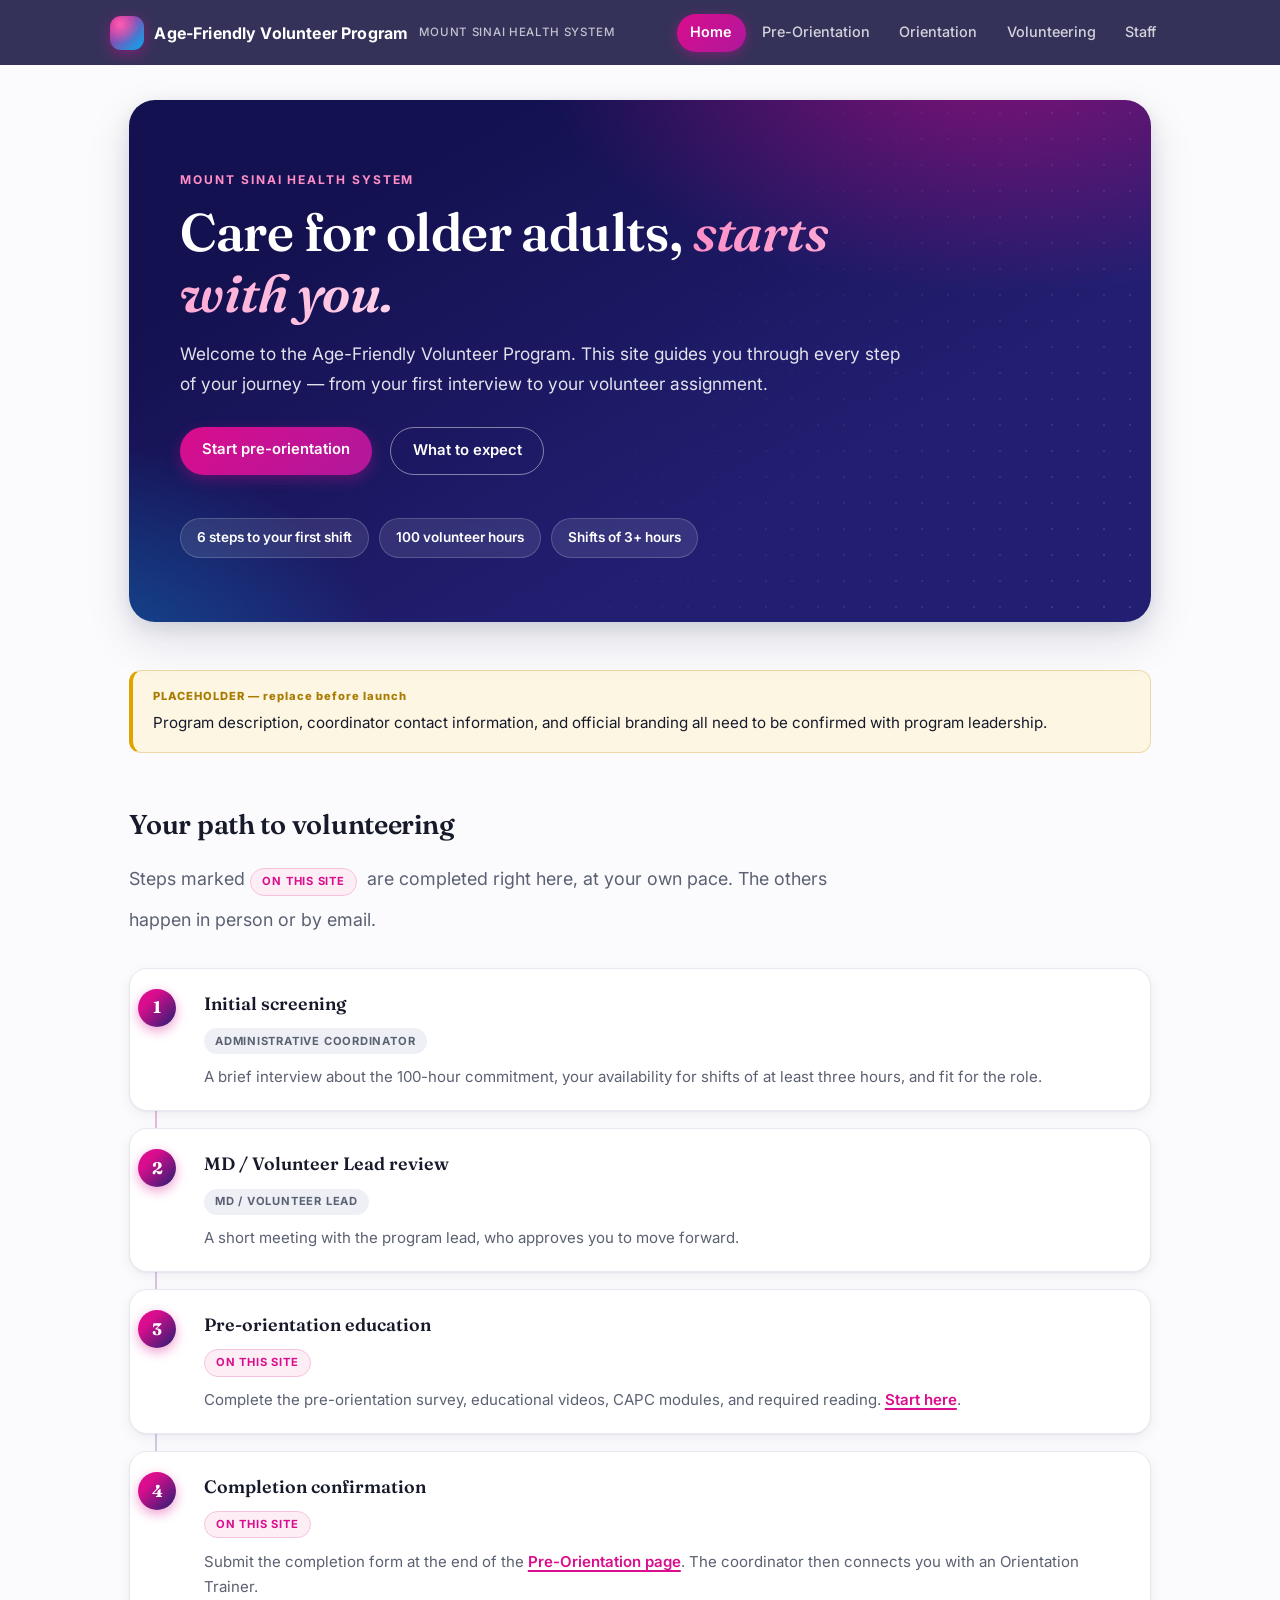
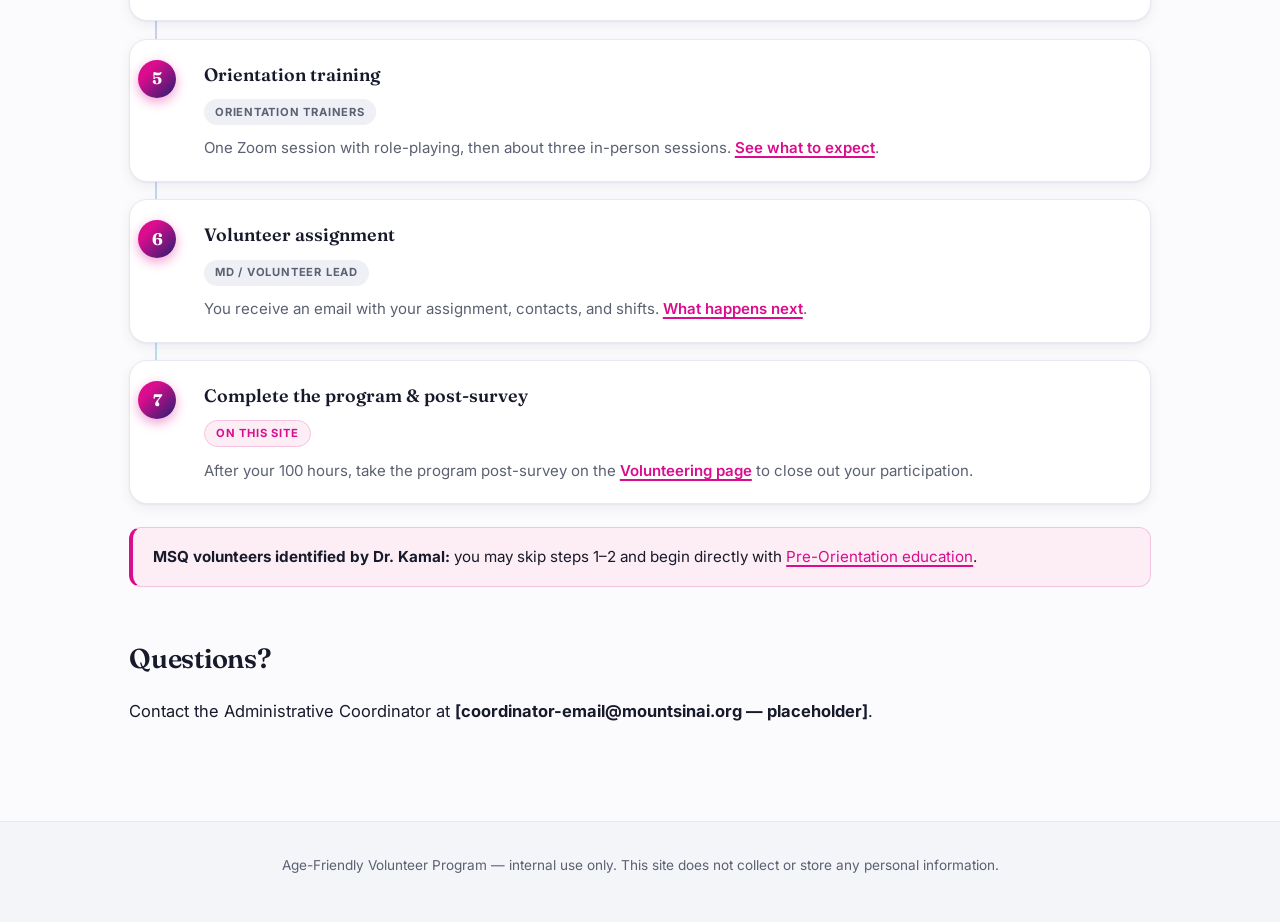
==== index.html @ acfbae61 "Initial site: onboarding hub for the Age-Friendly Volunteer Program Five-page static site mirroring " ====
<!DOCTYPE html>
<html lang="en">
<head>
  <meta charset="UTF-8">
  <meta name="viewport" content="width=device-width, initial-scale=1.0">
  <meta name="robots" content="noindex">
  <title>Age-Friendly Volunteer Program | Mount Sinai Health System</title>
  <link rel="preconnect" href="https://fonts.googleapis.com">
  <link rel="preconnect" href="https://fonts.gstatic.com" crossorigin>
  <link href="https://fonts.googleapis.com/css2?family=Fraunces:ital,opsz,wght@0,9..144,500;0,9..144,600;0,9..144,700;1,9..144,600&family=Inter:wght@400;500;600;700;800&display=swap" rel="stylesheet">
  <link rel="stylesheet" href="css/style.css">
</head>
<body>
  <header class="site-header">
    <div class="inner">
      <div class="site-title">
        Age-Friendly Volunteer Program
        <span class="sub">Mount Sinai Health System</span>
      </div>
      <nav class="site-nav">
        <a href="index.html" aria-current="page">Home</a>
        <a href="pre-orientation.html">Pre-Orientation</a>
        <a href="orientation.html">Orientation</a>
        <a href="volunteering.html">Volunteering</a>
        <a href="staff.html">Staff</a>
      </nav>
    </div>
  </header>

  <main>
    <section class="hero">
      <span class="kicker">Mount Sinai Health System</span>
      <h1>Care for older adults, <em>starts with you.</em></h1>
      <p>
        Welcome to the Age-Friendly Volunteer Program. This site guides you
        through every step of your journey — from your first interview to
        your volunteer assignment.
      </p>
      <div class="hero-actions">
        <a class="btn" href="pre-orientation.html">Start pre-orientation</a>
        <a class="btn secondary" href="orientation.html">What to expect</a>
      </div>
      <div class="hero-stats">
        <span>6 steps to your first shift</span>
        <span>100 volunteer hours</span>
        <span>Shifts of 3+ hours</span>
      </div>
    </section>

    <div class="callout todo">
      Program description, coordinator contact information, and official
      branding all need to be confirmed with program leadership.
    </div>

    <h2>Your path to volunteering</h2>
    <p class="lede">
      Steps marked <span class="tag site">On this site</span> are completed
      right here, at your own pace. The others happen in person or by email.
    </p>

    <ol class="steps">
      <li>
        <h3>Initial screening</h3>
        <span class="tag">Administrative Coordinator</span>
        <p>A brief interview about the 100-hour commitment, your availability
        for shifts of at least three hours, and fit for the role.</p>
      </li>
      <li>
        <h3>MD / Volunteer Lead review</h3>
        <span class="tag">MD / Volunteer Lead</span>
        <p>A short meeting with the program lead, who approves you to move forward.</p>
      </li>
      <li>
        <h3>Pre-orientation education</h3>
        <span class="tag site">On this site</span>
        <p>Complete the pre-orientation survey, educational videos, CAPC modules,
        and required reading. <a href="pre-orientation.html">Start here</a>.</p>
      </li>
      <li>
        <h3>Completion confirmation</h3>
        <span class="tag site">On this site</span>
        <p>Submit the completion form at the end of the
        <a href="pre-orientation.html">Pre-Orientation page</a>. The coordinator
        then connects you with an Orientation Trainer.</p>
      </li>
      <li>
        <h3>Orientation training</h3>
        <span class="tag">Orientation Trainers</span>
        <p>One Zoom session with role-playing, then about three in-person
        sessions. <a href="orientation.html">See what to expect</a>.</p>
      </li>
      <li>
        <h3>Volunteer assignment</h3>
        <span class="tag">MD / Volunteer Lead</span>
        <p>You receive an email with your assignment, contacts, and shifts.
        <a href="volunteering.html">What happens next</a>.</p>
      </li>
      <li>
        <h3>Complete the program &amp; post-survey</h3>
        <span class="tag site">On this site</span>
        <p>After your 100 hours, take the program post-survey on the
        <a href="volunteering.html">Volunteering page</a> to close out your
        participation.</p>
      </li>
    </ol>

    <div class="callout">
      <strong>MSQ volunteers identified by Dr. Kamal:</strong> you may skip
      steps 1–2 and begin directly with
      <a href="pre-orientation.html">Pre-Orientation education</a>.
    </div>

    <h2>Questions?</h2>
    <p>
      Contact the Administrative Coordinator at
      <strong>[coordinator-email@mountsinai.org — placeholder]</strong>.
    </p>
  </main>

  <footer class="site-footer">
    Age-Friendly Volunteer Program — internal use only. This site does not collect or store any personal information.
  </footer>

  <script src="js/site.js"></script>
</body>
</html>
---- css/style.css ----
/* =========================================================
   Age-Friendly Volunteer Program — design system
   Fonts: Fraunces (display) + Inter (text), loaded per-page
   ========================================================= */
:root {
  /* Colors sampled from mountsinai.org (2026-07) — confirm against official brand guide before launch */
  --brand: #d90d8d;          /* Mount Sinai magenta */
  --brand-soft: #fdeef6;
  --cyan: #00aeef;           /* Mount Sinai cyan */
  --cyan-soft: #27a9e1;
  --indigo: #221f72;         /* Mount Sinai deep blue */
  --indigo-deep: #141150;
  --ink: #171a2b;
  --ink-soft: #5b6172;
  --bg: #fbfbfd;
  --card: #ffffff;
  --line: #e7e9f0;
  --ok: #14976b;
  --radius: 18px;
  --shadow-sm: 0 1px 2px rgba(20, 17, 63, 0.05), 0 4px 14px rgba(20, 17, 63, 0.06);
  --shadow-lg: 0 6px 18px rgba(20, 17, 63, 0.10), 0 18px 46px rgba(20, 17, 63, 0.12);
  --font-display: "Fraunces", Georgia, serif;
  --font-text: "Inter", -apple-system, BlinkMacSystemFont, "Segoe UI", sans-serif;
}

* { box-sizing: border-box; }
html { scroll-behavior: smooth; }

body {
  margin: 0;
  font-family: var(--font-text);
  color: var(--ink);
  background: var(--bg);
  line-height: 1.7;
  font-size: 16.5px;
  -webkit-font-smoothing: antialiased;
}

/* ===== Header / Nav ===== */
.site-header {
  position: sticky;
  top: 0;
  z-index: 50;
  background: rgba(20, 17, 63, 0.86);
  backdrop-filter: blur(14px);
  -webkit-backdrop-filter: blur(14px);
  color: #fff;
  padding: 0.85rem 1.2rem;
  transition: box-shadow 0.25s ease;
}
.site-header.scrolled { box-shadow: 0 8px 30px rgba(10, 8, 40, 0.35); }
.site-header .inner {
  max-width: 1060px;
  margin: 0 auto;
  display: flex;
  flex-wrap: wrap;
  align-items: center;
  gap: 0.5rem 1.5rem;
}
.site-title {
  font-size: 1rem;
  font-weight: 700;
  letter-spacing: 0.01em;
  line-height: 1.25;
  display: flex;
  align-items: center;
  gap: 0.65rem;
}
.site-title::before {
  content: "";
  width: 34px;
  height: 34px;
  border-radius: 11px;
  flex-shrink: 0;
  background:
    radial-gradient(circle at 30% 25%, #ff5db1, transparent 55%),
    linear-gradient(135deg, var(--brand), var(--cyan));
  box-shadow: 0 4px 14px rgba(217, 13, 141, 0.45);
}
.site-title .sub {
  display: block;
  font-size: 0.72rem;
  font-weight: 500;
  opacity: 0.7;
  letter-spacing: 0.06em;
  text-transform: uppercase;
}
.site-nav {
  margin-left: auto;
  display: flex;
  flex-wrap: wrap;
  gap: 0.15rem;
}
.site-nav a {
  color: #fff;
  text-decoration: none;
  font-size: 0.9rem;
  font-weight: 500;
  padding: 0.42rem 0.85rem;
  border-radius: 999px;
  opacity: 0.78;
  transition: background 0.2s ease, opacity 0.2s ease;
}
.site-nav a:hover { background: rgba(255, 255, 255, 0.12); opacity: 1; }
.site-nav a[aria-current="page"] {
  background: linear-gradient(135deg, var(--brand), #b0189c);
  opacity: 1;
  font-weight: 600;
  box-shadow: 0 3px 12px rgba(217, 13, 141, 0.4);
}

/* ===== Layout ===== */
main {
  max-width: 1060px;
  margin: 0 auto;
  padding: 2.2rem 1.2rem 5rem;
}

/* ===== Typography ===== */
h1, h2, h3 { font-family: var(--font-display); font-weight: 600; }
h1 { font-size: clamp(1.9rem, 4vw, 2.7rem); line-height: 1.15; margin: 0 0 1rem; letter-spacing: -0.01em; }
h2 {
  font-size: clamp(1.35rem, 2.6vw, 1.7rem);
  margin: 3rem 0 1rem;
  letter-spacing: -0.01em;
}
p  { margin: 0.5rem 0 1rem; }
a  { color: var(--brand); text-decoration-thickness: 1.5px; text-underline-offset: 3px; }
a:hover { color: var(--indigo); }

.lede {
  font-size: 1.12rem;
  color: var(--ink-soft);
  max-width: 46rem;
  line-height: 1.75;
}

.kicker {
  display: inline-block;
  font-size: 0.75rem;
  font-weight: 700;
  letter-spacing: 0.16em;
  text-transform: uppercase;
  color: var(--brand);
  margin-bottom: 0.7rem;
}

/* ===== Hero (home) ===== */
.hero {
  position: relative;
  overflow: hidden;
  background:
    radial-gradient(700px 380px at 85% -10%, rgba(217, 13, 141, 0.55), transparent 65%),
    radial-gradient(600px 400px at -10% 110%, rgba(0, 174, 239, 0.42), transparent 60%),
    linear-gradient(150deg, var(--indigo-deep) 20%, var(--indigo) 70%);
  color: #fff;
  border-radius: 26px;
  padding: clamp(2.4rem, 5vw, 4.2rem) clamp(1.6rem, 4vw, 3.2rem);
  margin-bottom: 3rem;
  box-shadow: var(--shadow-lg);
}
.hero::before {
  content: "";
  position: absolute;
  inset: 0;
  background-image: radial-gradient(rgba(255, 255, 255, 0.14) 1px, transparent 1.5px);
  background-size: 26px 26px;
  mask-image: linear-gradient(115deg, transparent 45%, rgba(0, 0, 0, 0.9));
  -webkit-mask-image: linear-gradient(115deg, transparent 45%, rgba(0, 0, 0, 0.9));
  pointer-events: none;
}
.hero .kicker { color: #ff8ec7; }
.hero h1 {
  margin: 0 0 1rem;
  font-size: clamp(2.1rem, 5vw, 3.3rem);
  max-width: 21ch;
}
.hero h1 em {
  font-style: italic;
  background: linear-gradient(90deg, #ff8ec7, #ffd3e9);
  -webkit-background-clip: text;
  background-clip: text;
  color: transparent;
}
.hero p { margin: 0 0 1.8rem; max-width: 46rem; opacity: 0.88; font-size: 1.08rem; }
.hero-actions { display: flex; flex-wrap: wrap; gap: 0.8rem; position: relative; }

.hero-stats {
  display: flex;
  flex-wrap: wrap;
  gap: 0.6rem;
  margin-top: 2.2rem;
  position: relative;
}
.hero-stats span {
  font-size: 0.85rem;
  font-weight: 600;
  padding: 0.45rem 1rem;
  border-radius: 999px;
  background: rgba(255, 255, 255, 0.1);
  border: 1px solid rgba(255, 255, 255, 0.18);
  backdrop-filter: blur(4px);
}

/* ===== Page hero (subpages) ===== */
.page-hero {
  padding: 1.2rem 0 0.6rem;
  margin-bottom: 1.6rem;
  border-bottom: 1px solid var(--line);
}
.page-hero h1 { margin-bottom: 0.7rem; }
.page-hero .lede { margin-bottom: 1.6rem; }

/* ===== Journey timeline (home) ===== */
.steps {
  list-style: none;
  padding: 0;
  margin: 2rem 0 1rem;
  position: relative;
  counter-reset: step;
}
.steps::before {
  content: "";
  position: absolute;
  left: 26px;
  top: 14px;
  bottom: 14px;
  width: 2px;
  background: linear-gradient(var(--brand), var(--cyan));
  opacity: 0.3;
}
.steps li {
  position: relative;
  counter-increment: step;
  margin: 0 0 1.1rem;
  padding: 1.25rem 1.5rem 1.25rem 4.6rem;
  background: var(--card);
  border: 1px solid var(--line);
  border-radius: var(--radius);
  box-shadow: var(--shadow-sm);
  transition: transform 0.25s ease, box-shadow 0.25s ease;
}
.steps li:hover {
  transform: translateY(-3px) translateX(3px);
  box-shadow: var(--shadow-lg);
}
.steps li::before {
  content: counter(step);
  position: absolute;
  left: 8px;
  top: 1.25rem;
  width: 38px;
  height: 38px;
  display: flex;
  align-items: center;
  justify-content: center;
  border-radius: 50%;
  background: linear-gradient(135deg, var(--brand) 30%, var(--indigo));
  color: #fff;
  font-family: var(--font-display);
  font-weight: 700;
  font-size: 1.05rem;
  box-shadow: 0 4px 12px rgba(217, 13, 141, 0.4);
}
.steps h3 { margin: 0 0 0.35rem; font-size: 1.12rem; }
.steps p { margin: 0.15rem 0 0; font-size: 0.94rem; color: var(--ink-soft); }
.steps a { font-weight: 600; }

/* ===== Tags ===== */
.tag {
  display: inline-block;
  font-size: 0.7rem;
  font-weight: 700;
  letter-spacing: 0.07em;
  text-transform: uppercase;
  padding: 0.2rem 0.7rem;
  border-radius: 999px;
  background: #eef0f6;
  color: var(--ink-soft);
  margin: 0 0.3rem 0.5rem 0;
}
.tag.site {
  background: var(--brand-soft);
  color: var(--brand);
  border: 1px solid #f6c2de;
}

/* ===== Checklist ===== */
.checklist {
  list-style: none;
  padding: 0;
  margin: 1.6rem 0;
}
.checklist li {
  display: flex;
  align-items: flex-start;
  gap: 0.9rem;
  padding: 1.1rem 1.25rem;
  border: 1px solid var(--line);
  border-radius: var(--radius);
  margin-bottom: 0.7rem;
  background: var(--card);
  box-shadow: var(--shadow-sm);
  transition: transform 0.22s ease, box-shadow 0.22s ease, background 0.3s ease, border-color 0.3s ease;
}
.checklist li:hover { transform: translateY(-2px); box-shadow: var(--shadow-lg); }
.checklist li.done {
  background: linear-gradient(0deg, rgba(20, 151, 107, 0.06), rgba(20, 151, 107, 0.06)), var(--card);
  border-color: #b9e2d1;
}
.checklist li.done .item-title {
  text-decoration: line-through;
  text-decoration-color: rgba(20, 151, 107, 0.55);
  color: var(--ink-soft);
}
.checklist input[type="checkbox"] {
  width: 1.35rem;
  height: 1.35rem;
  margin-top: 0.25rem;
  accent-color: var(--ok);
  flex-shrink: 0;
  cursor: pointer;
}
.checklist label { cursor: pointer; }
.checklist .item-title { font-weight: 600; display: block; font-size: 1.02rem; }
.checklist .item-note { font-size: 0.9rem; color: var(--ink-soft); }

.progress-note {
  font-size: 0.86rem;
  color: var(--ink-soft);
  background: #f2f3f8;
  border-radius: 12px;
  padding: 0.8rem 1.1rem;
}

/* ===== Cards ===== */
.module-card {
  background: var(--card);
  border: 1px solid var(--line);
  border-radius: var(--radius);
  padding: 1.5rem 1.6rem;
  margin-bottom: 1.2rem;
  box-shadow: var(--shadow-sm);
  transition: transform 0.25s ease, box-shadow 0.25s ease;
}
.module-card:hover { transform: translateY(-3px); box-shadow: var(--shadow-lg); }
.module-card h3 { margin: 0 0 0.45rem; font-size: 1.18rem; }
.module-card .meta {
  font-size: 0.72rem;
  font-weight: 700;
  color: var(--brand);
  text-transform: uppercase;
  letter-spacing: 0.12em;
  margin-bottom: 0.4rem;
}
.module-card p { margin: 0.3rem 0 1.1rem; color: var(--ink-soft); font-size: 0.96rem; }

/* ===== Buttons ===== */
.btn {
  display: inline-block;
  background: linear-gradient(135deg, var(--brand), #b0189c);
  color: #fff;
  text-decoration: none;
  font-weight: 600;
  font-size: 0.93rem;
  padding: 0.65rem 1.35rem;
  border-radius: 999px;
  box-shadow: 0 4px 14px rgba(217, 13, 141, 0.35);
  transition: transform 0.2s ease, box-shadow 0.2s ease, filter 0.2s ease;
  margin: 0 0.35rem 0.5rem 0;
}
.btn:hover {
  transform: translateY(-2px);
  box-shadow: 0 8px 22px rgba(217, 13, 141, 0.45);
  filter: brightness(1.06);
  color: #fff;
}
.btn.secondary {
  background: transparent;
  color: var(--indigo);
  border: 1.5px solid rgba(32, 29, 94, 0.35);
  box-shadow: none;
}
.btn.secondary:hover {
  border-color: var(--indigo);
  background: rgba(32, 29, 94, 0.05);
  box-shadow: none;
}
.hero .btn.secondary {
  color: #fff;
  border-color: rgba(255, 255, 255, 0.45);
}
.hero .btn.secondary:hover { background: rgba(255, 255, 255, 0.1); border-color: #fff; }

/* ===== Table (staff page) ===== */
table.plain {
  width: 100%;
  border-collapse: separate;
  border-spacing: 0;
  font-size: 0.92rem;
  margin: 1.4rem 0 1.8rem;
  background: var(--card);
  border: 1px solid var(--line);
  border-radius: var(--radius);
  overflow: hidden;
  box-shadow: var(--shadow-sm);
}
table.plain th, table.plain td {
  padding: 0.8rem 1rem;
  text-align: left;
  vertical-align: top;
  border-bottom: 1px solid var(--line);
}
table.plain th {
  background: var(--indigo-deep);
  color: #fff;
  font-weight: 600;
  font-size: 0.8rem;
  letter-spacing: 0.06em;
  text-transform: uppercase;
}
table.plain tr:last-child td { border-bottom: none; }
table.plain tbody tr:nth-child(even) { background: #f7f8fc; }

/* ===== Callouts ===== */
.callout {
  border: 1px solid #f2c4dd;
  border-left: 4px solid var(--brand);
  background: var(--brand-soft);
  border-radius: 12px;
  padding: 1rem 1.25rem;
  margin: 1.4rem 0;
  font-size: 0.95rem;
}
.callout.todo {
  border-color: #ecd9a6;
  border-left-color: #e0a400;
  background: #fdf6e3;
}
.callout.todo::before {
  content: "PLACEHOLDER — replace before launch";
  display: block;
  font-size: 0.7rem;
  font-weight: 800;
  letter-spacing: 0.09em;
  color: #a97b00;
  margin-bottom: 0.3rem;
}

/* ===== Footer ===== */
.site-footer {
  border-top: 1px solid var(--line);
  color: var(--ink-soft);
  font-size: 0.85rem;
  text-align: center;
  padding: 2rem 1rem 2.8rem;
  background: #f4f5f9;
}

/* ===== Scroll reveal (added by js/site.js) ===== */
.reveal {
  opacity: 0;
  transform: translateY(18px);
  transition: opacity 0.6s ease, transform 0.6s ease;
}
.reveal.in { opacity: 1; transform: none; }
@media (prefers-reduced-motion: reduce) {
  .reveal { opacity: 1; transform: none; transition: none; }
  html { scroll-behavior: auto; }
}

@media (max-width: 640px) {
  .site-nav { margin-left: 0; }
  .steps li { padding-left: 4.1rem; }
  table.plain { display: block; overflow-x: auto; }
}
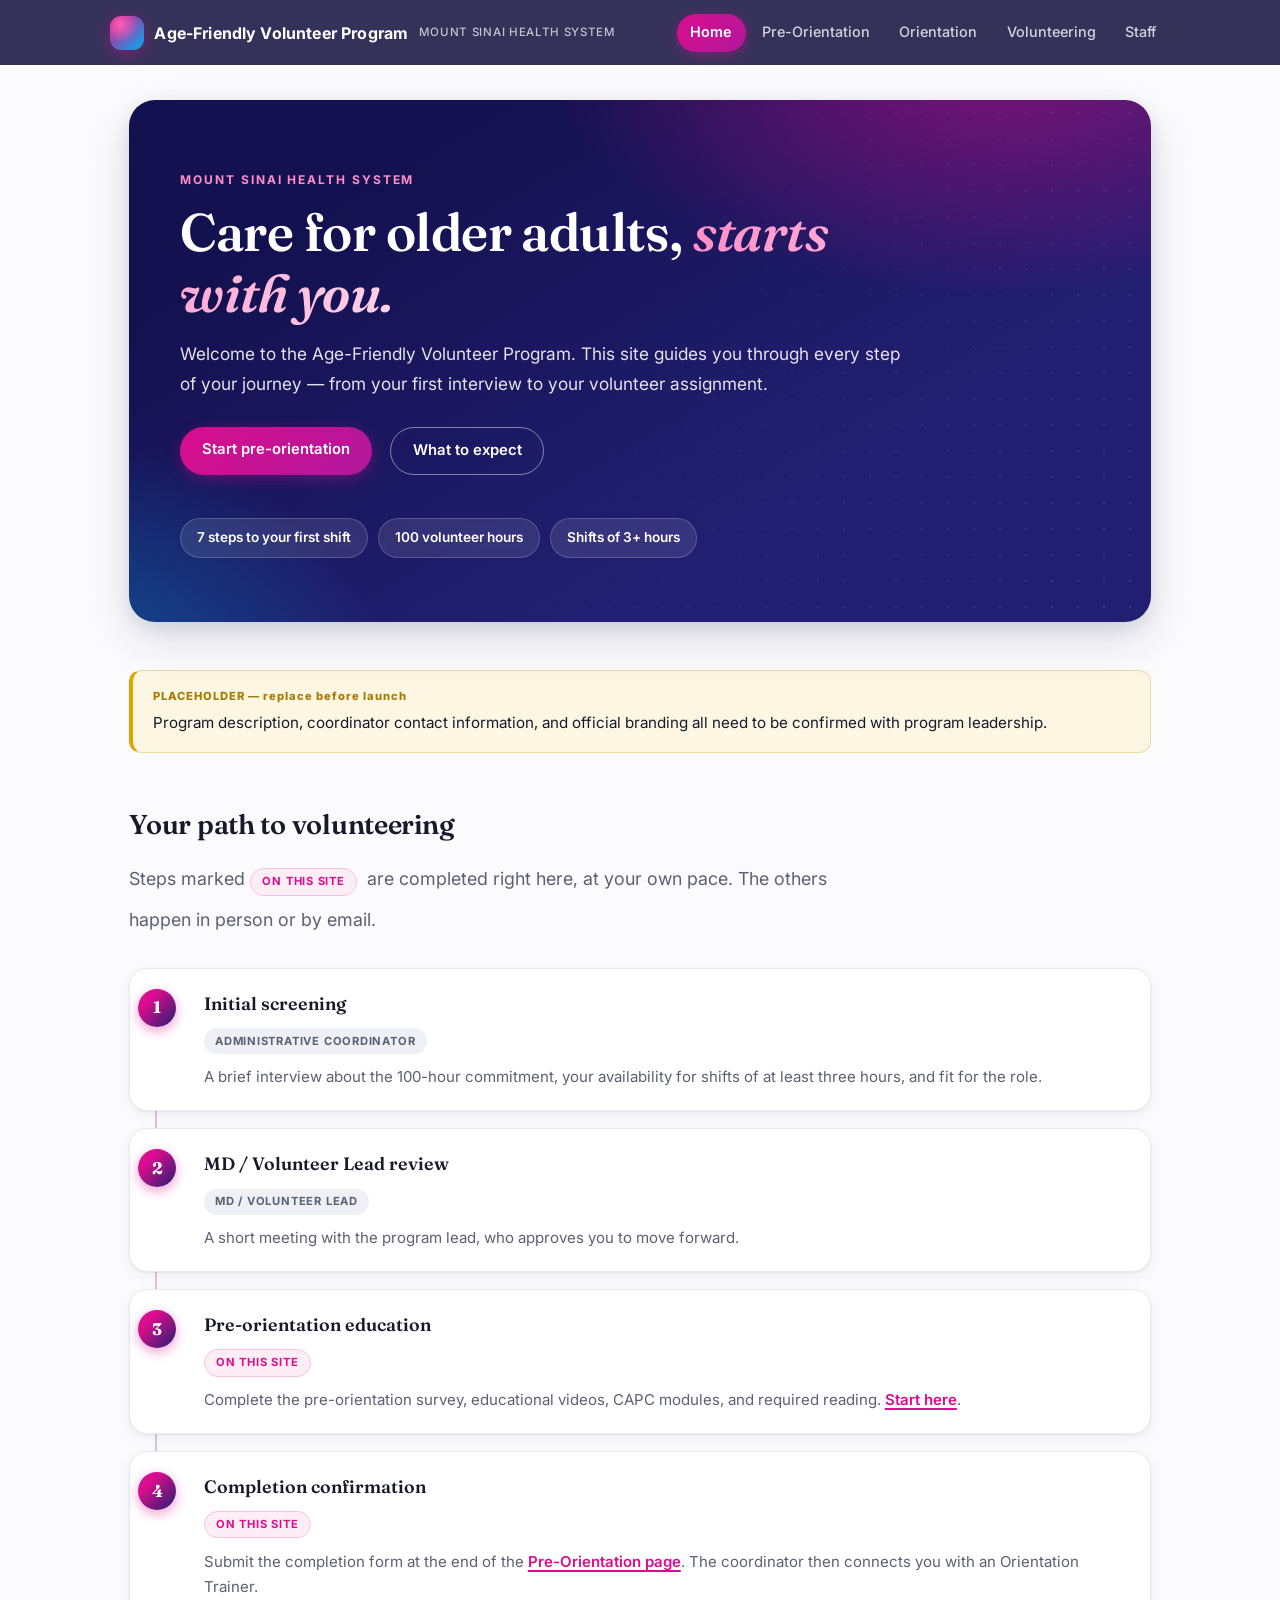
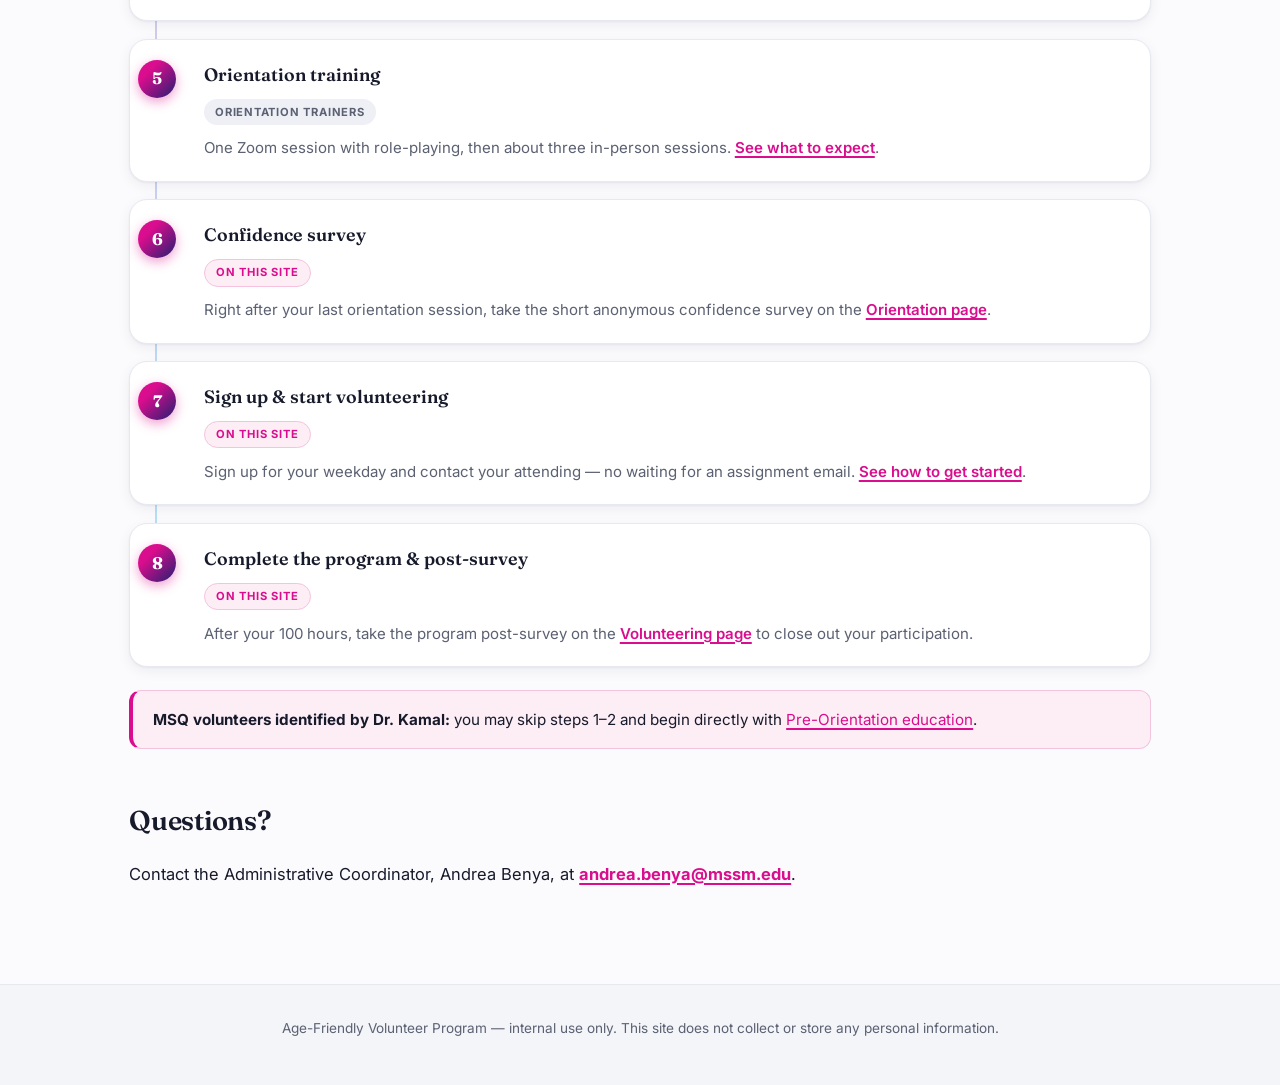
==== commit a469ea8f: "Switch to self-serve volunteering flow: sign up + contact attending, no assignment email Co-Authored" ====
--- a/index.html
+++ b/index.html
@@ -41,7 +41,7 @@
         <a class="btn secondary" href="orientation.html">What to expect</a>
       </div>
       <div class="hero-stats">
-        <span>6 steps to your first shift</span>
+        <span>7 steps to your first shift</span>
         <span>100 volunteer hours</span>
         <span>Shifts of 3+ hours</span>
       </div>
@@ -90,10 +90,18 @@
         sessions. <a href="orientation.html">See what to expect</a>.</p>
       </li>
       <li>
-        <h3>Volunteer assignment</h3>
-        <span class="tag">MD / Volunteer Lead</span>
-        <p>You receive an email with your assignment, contacts, and shifts.
-        <a href="volunteering.html">What happens next</a>.</p>
+        <h3>Confidence survey</h3>
+        <span class="tag site">On this site</span>
+        <p>Right after your last orientation session, take the short
+        anonymous confidence survey on the
+        <a href="orientation.html">Orientation page</a>.</p>
+      </li>
+      <li>
+        <h3>Sign up &amp; start volunteering</h3>
+        <span class="tag site">On this site</span>
+        <p>Sign up for your weekday and contact your attending — no waiting
+        for an assignment email. <a href="volunteering.html">See how to get
+        started</a>.</p>
       </li>
       <li>
         <h3>Complete the program &amp; post-survey</h3>
@@ -112,8 +120,8 @@
 
     <h2>Questions?</h2>
     <p>
-      Contact the Administrative Coordinator at
-      <strong>[coordinator-email@mountsinai.org — placeholder]</strong>.
+      Contact the Administrative Coordinator, Andrea Benya, at
+      <a href="mailto:andrea.benya@mssm.edu"><strong>andrea.benya@mssm.edu</strong></a>.
     </p>
   </main>
 
--- a/css/style.css
+++ b/css/style.css
@@ -422,6 +422,34 @@
 table.plain tr:last-child td { border-bottom: none; }
 table.plain tbody tr:nth-child(even) { background: #f7f8fc; }
 
+/* ===== Email template block ===== */
+.email-template {
+  background: var(--card);
+  border: 1px solid var(--line);
+  border-radius: var(--radius);
+  box-shadow: var(--shadow-sm);
+  padding: 1.2rem 1.4rem;
+  margin: 1.2rem 0;
+}
+.email-template pre {
+  white-space: pre-wrap;
+  word-wrap: break-word;
+  font-family: var(--font-text);
+  font-size: 0.92rem;
+  line-height: 1.65;
+  color: var(--ink);
+  background: var(--bg-soft);
+  border-radius: 12px;
+  padding: 1.1rem 1.3rem;
+  margin: 0 0 1rem;
+}
+.email-template .copy-btn { cursor: pointer; border: none; font-family: var(--font-text); }
+.email-template mark {
+  background: #fdf0c2;
+  border-radius: 4px;
+  padding: 0 0.25em;
+}
+
 /* ===== Callouts ===== */
 .callout {
   border: 1px solid #f2c4dd;
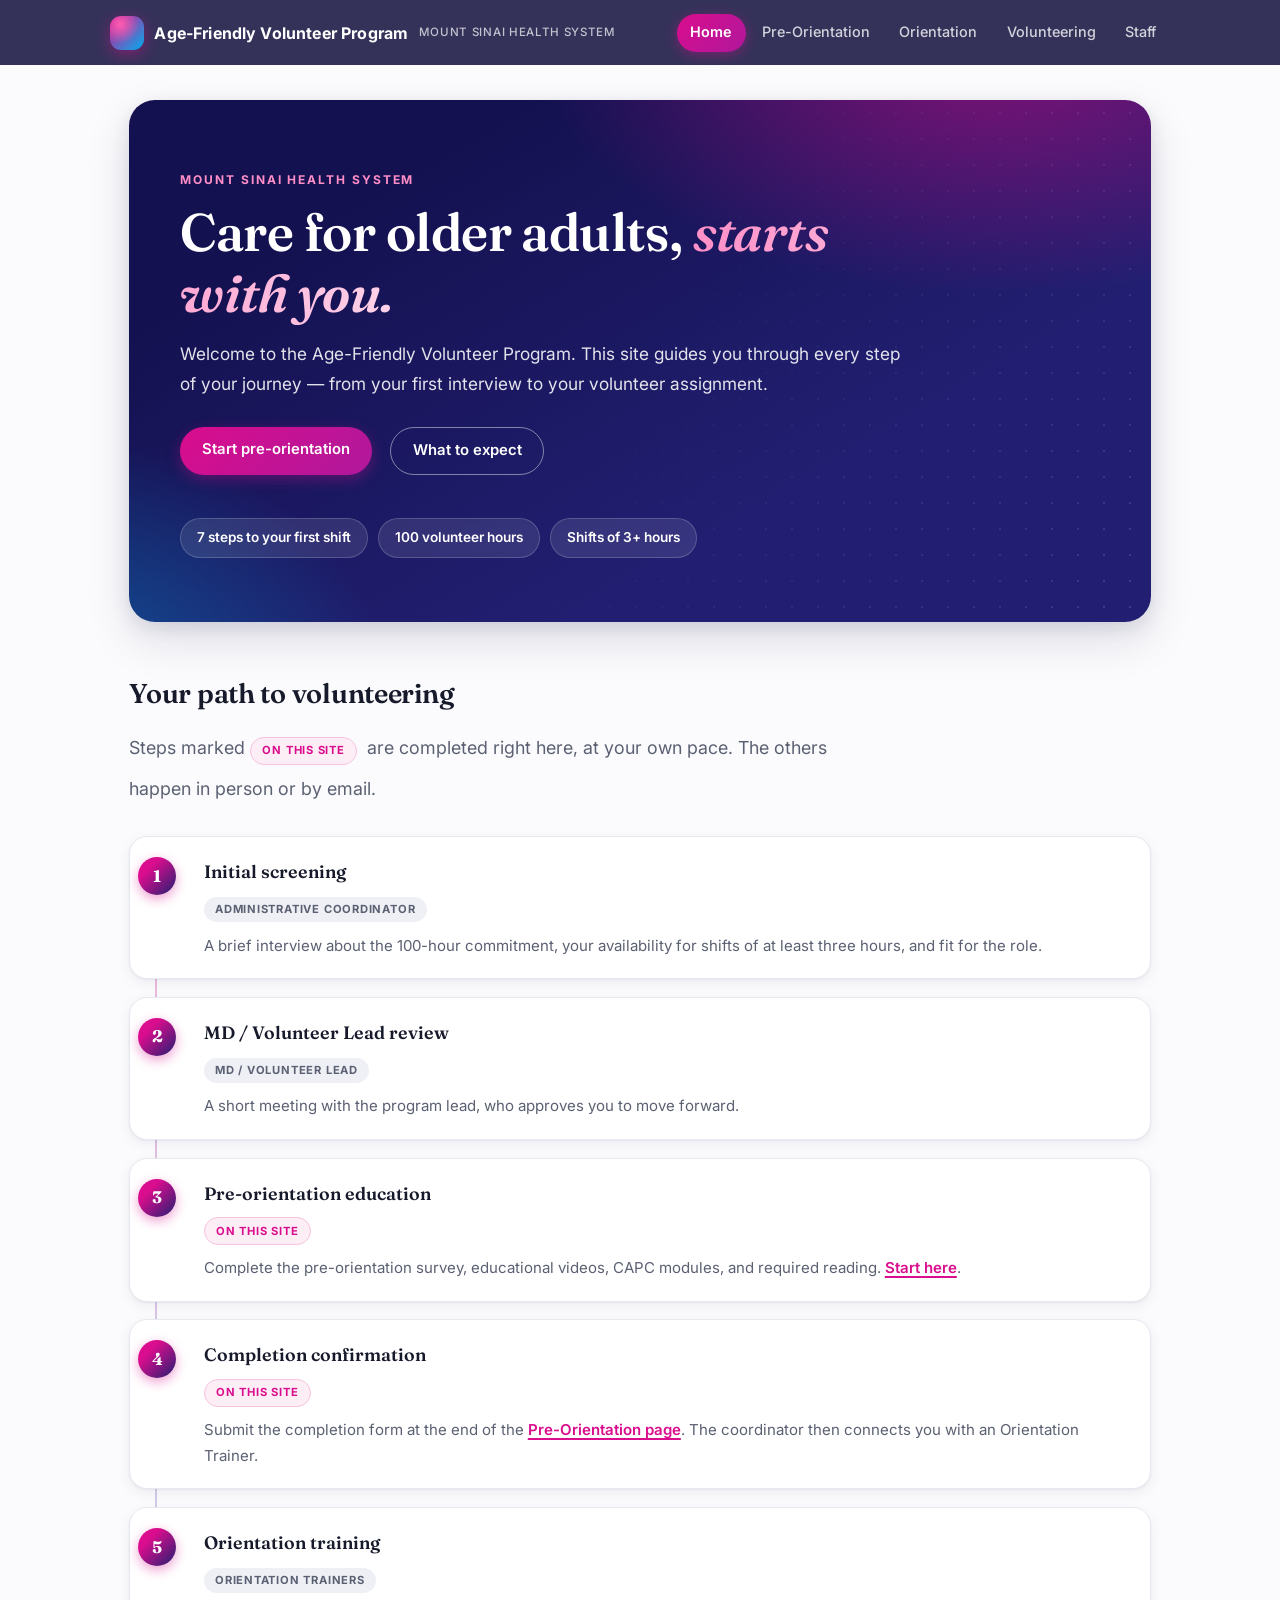
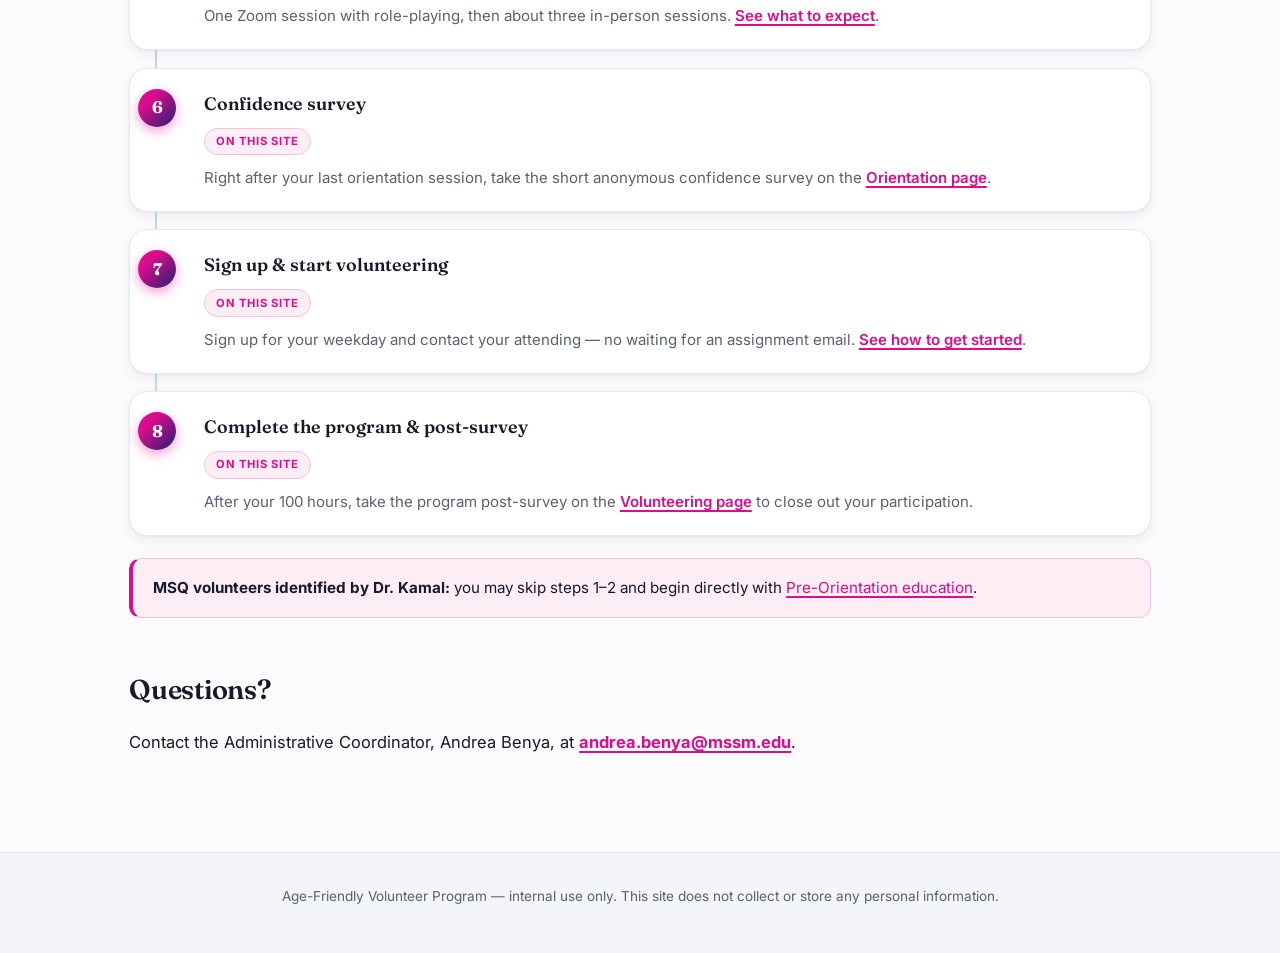
==== commit 479ba418: "Remove the last placeholder banner from the home page Co-Authored-By: Claude Fable 5 <noreply@anthro" ====
--- a/index.html
+++ b/index.html
@@ -46,11 +46,6 @@
         <span>Shifts of 3+ hours</span>
       </div>
     </section>
-
-    <div class="callout todo">
-      Program description, coordinator contact information, and official
-      branding all need to be confirmed with program leadership.
-    </div>
 
     <h2>Your path to volunteering</h2>
     <p class="lede">
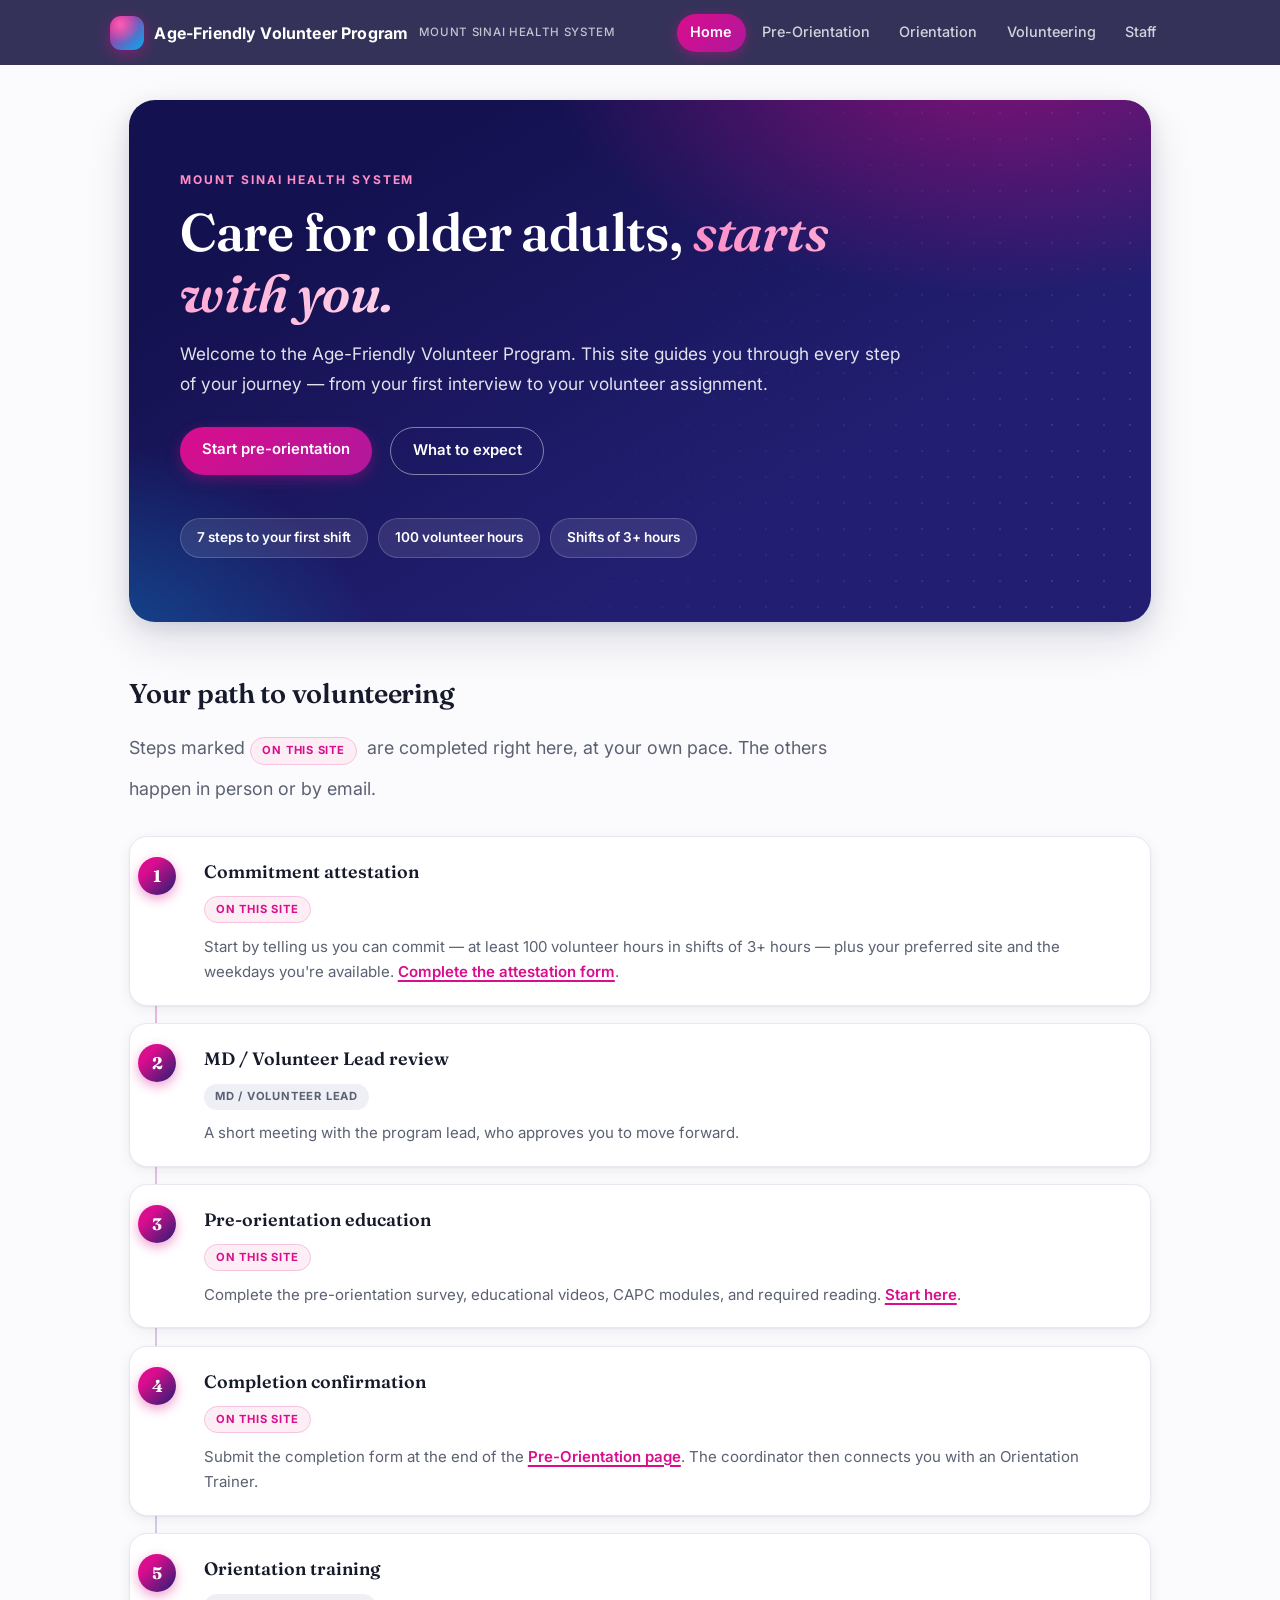
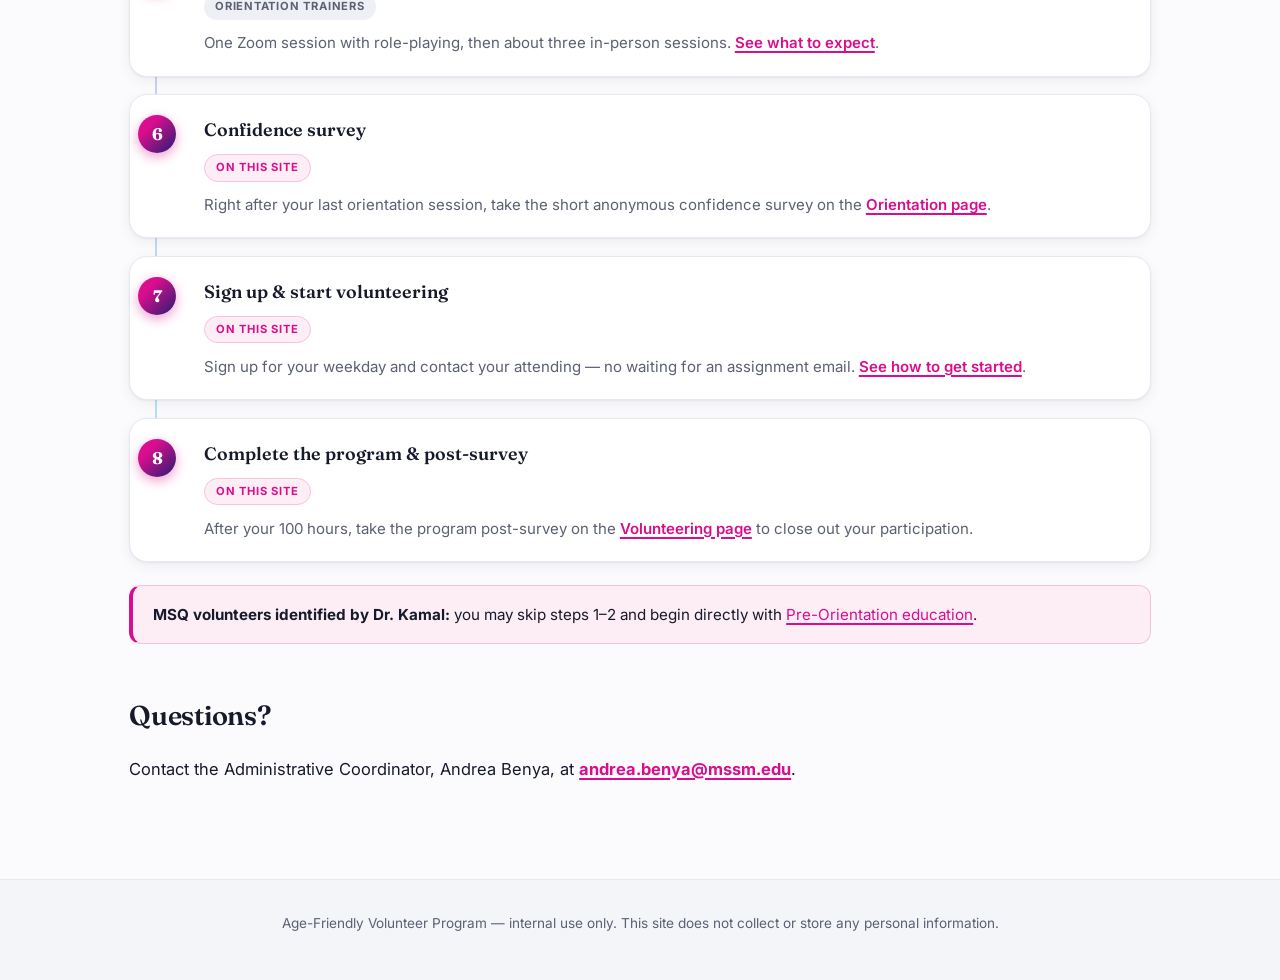
==== commit b302a34c: "Replace step-1 screening interview with the self-serve commitment attestation Home step 1 now links " ====
--- a/index.html
+++ b/index.html
@@ -55,10 +55,12 @@
 
     <ol class="steps">
       <li>
-        <h3>Initial screening</h3>
-        <span class="tag">Administrative Coordinator</span>
-        <p>A brief interview about the 100-hour commitment, your availability
-        for shifts of at least three hours, and fit for the role.</p>
+        <h3>Commitment attestation</h3>
+        <span class="tag site">On this site</span>
+        <p>Start by telling us you can commit — at least 100 volunteer hours
+        in shifts of 3+ hours — plus your preferred site and the weekdays
+        you're available.
+        <a href="https://forms.office.com/r/L9hsyfYXzj" target="_blank" rel="noopener">Complete the attestation form</a>.</p>
       </li>
       <li>
         <h3>MD / Volunteer Lead review</h3>
--- a/css/style.css
+++ b/css/style.css
@@ -285,6 +285,83 @@
   border: 1px solid #f6c2de;
 }
 
+/* ===== Accordion (details/summary) ===== */
+.accordion { margin: 1.4rem 0; }
+.accordion details {
+  border: 1px solid var(--line);
+  border-radius: var(--radius);
+  background: var(--card);
+  box-shadow: var(--shadow-sm);
+  margin-bottom: 0.7rem;
+  overflow: hidden;
+  transition: box-shadow 0.2s ease;
+}
+.accordion details[open] { box-shadow: var(--shadow-lg); }
+.accordion summary {
+  cursor: pointer;
+  padding: 1rem 1.3rem;
+  font-family: var(--font-display);
+  font-weight: 600;
+  font-size: 1.08rem;
+  list-style: none;
+  display: flex;
+  align-items: center;
+  gap: 0.7rem;
+}
+.accordion summary::-webkit-details-marker { display: none; }
+.accordion summary::before {
+  content: "+";
+  flex-shrink: 0;
+  width: 1.6rem;
+  height: 1.6rem;
+  display: inline-flex;
+  align-items: center;
+  justify-content: center;
+  border-radius: 50%;
+  background: linear-gradient(135deg, var(--brand), #b0189c);
+  color: #fff;
+  font-size: 1.15rem;
+  line-height: 1;
+  font-family: var(--font-text);
+}
+.accordion details[open] summary::before { content: "\2013"; }
+.accordion summary .tag { margin: 0 0 0 auto; }
+.accordion summary:hover { color: var(--brand); }
+.acc-body {
+  padding: 0.3rem 1.4rem 1.3rem;
+  display: grid;
+  gap: 1rem;
+  grid-template-columns: 1fr 1fr;
+}
+.role-block {
+  border-radius: 12px;
+  padding: 0.9rem 1.1rem;
+}
+.role-block.vol { background: var(--brand-soft); }
+.role-block.phys { background: #eef1fb; }
+.role-label {
+  display: inline-block;
+  font-size: 0.72rem;
+  font-weight: 800;
+  letter-spacing: 0.08em;
+  text-transform: uppercase;
+  margin-bottom: 0.4rem;
+}
+.role-block.vol .role-label { color: var(--brand); }
+.role-block.phys .role-label { color: var(--indigo); }
+.acc-body ul { margin: 0; padding-left: 1.1rem; font-size: 0.93rem; }
+.acc-body li { margin-bottom: 0.3rem; }
+.acc-note {
+  grid-column: 1 / -1;
+  font-size: 0.87rem;
+  color: var(--ink-soft);
+  font-style: italic;
+}
+@media (max-width: 640px) {
+  .acc-body { grid-template-columns: 1fr; }
+  .accordion summary .tag { display: none; }
+}
+
 /* ===== Checklist ===== */
 .checklist {
   list-style: none;
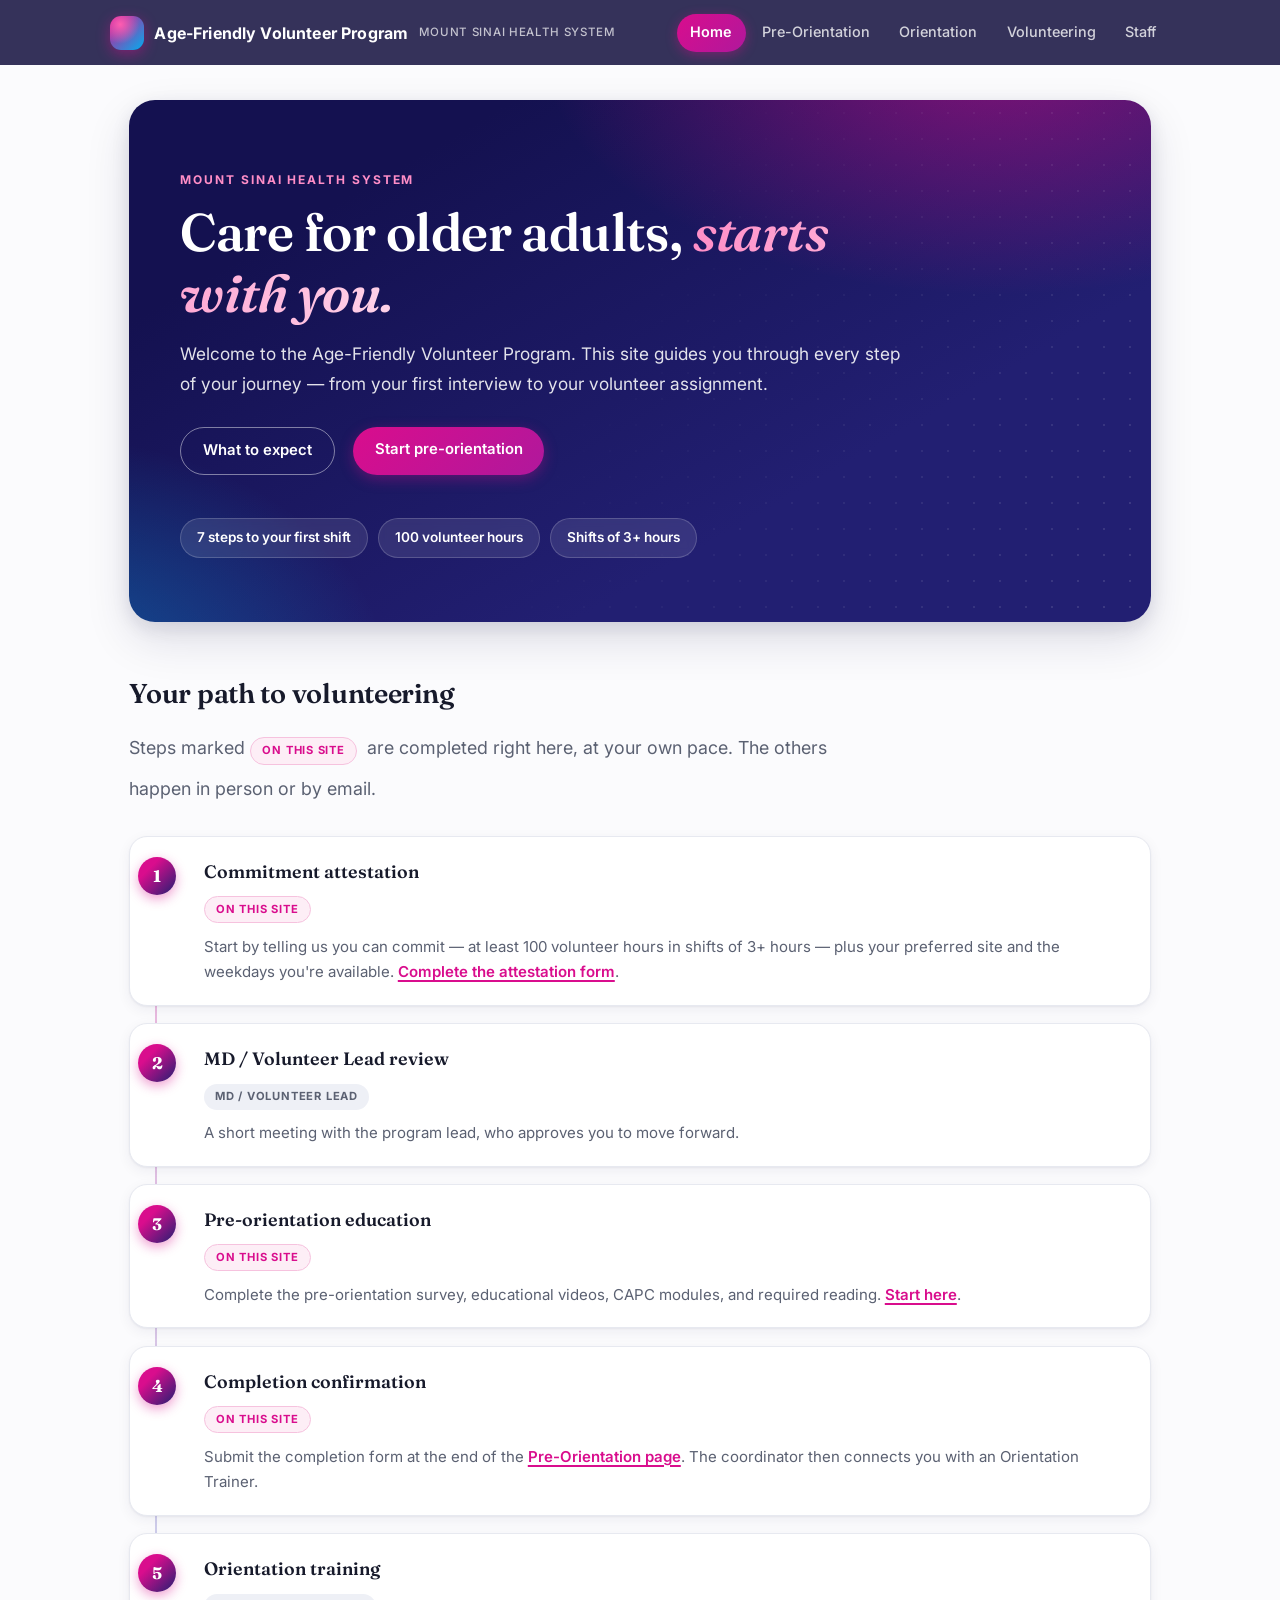
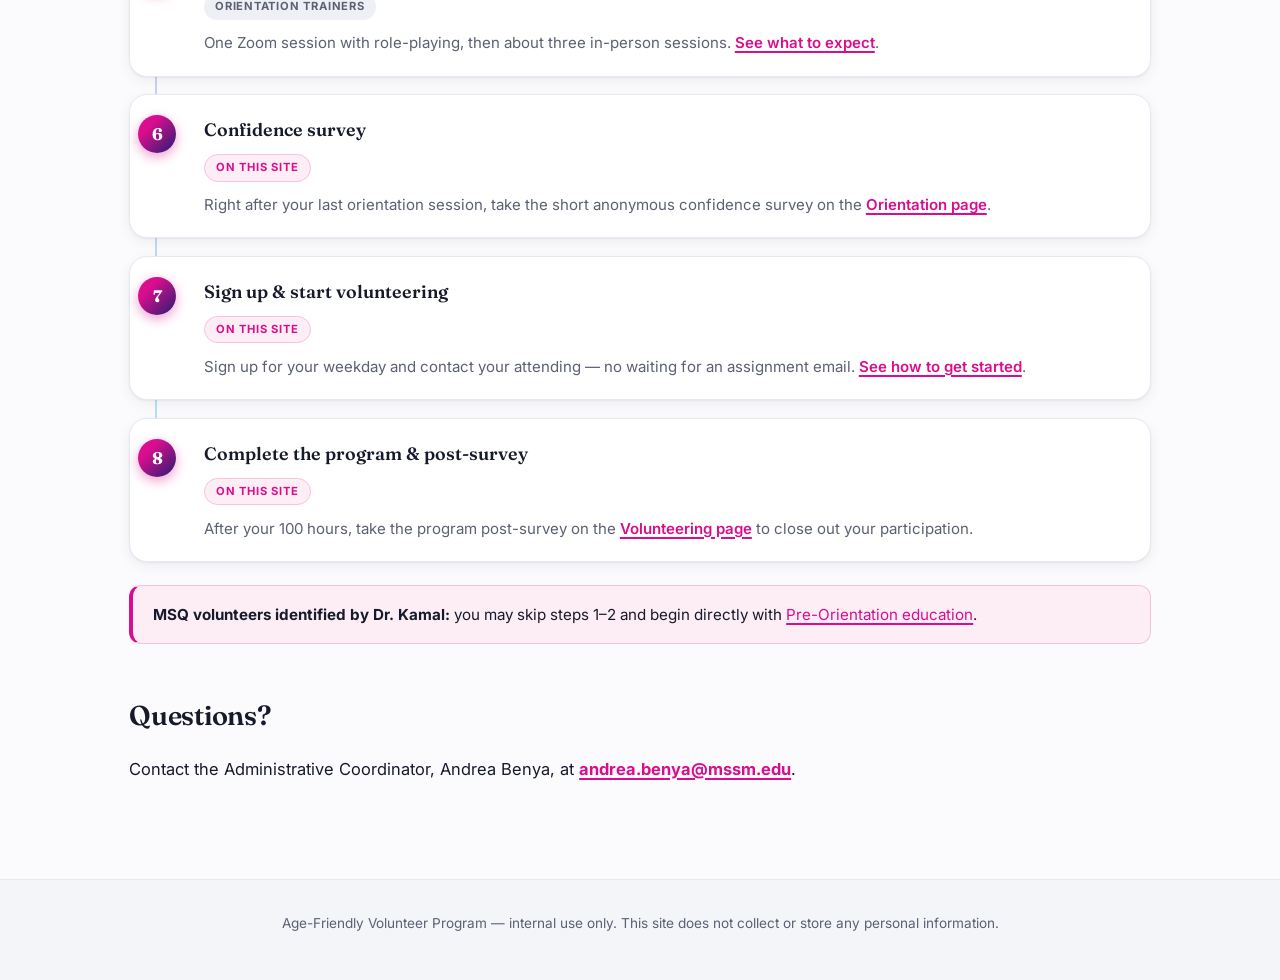
==== commit 94844647: "Point hero 'What to expect' at the day-of workflow; fix broken anchor jumps Reorder hero buttons (Wh" ====
--- a/index.html
+++ b/index.html
@@ -37,8 +37,8 @@
         your volunteer assignment.
       </p>
       <div class="hero-actions">
+        <a class="btn secondary" href="volunteering.html#day">What to expect</a>
         <a class="btn" href="pre-orientation.html">Start pre-orientation</a>
-        <a class="btn secondary" href="orientation.html">What to expect</a>
       </div>
       <div class="hero-stats">
         <span>7 steps to your first shift</span>
--- a/css/style.css
+++ b/css/style.css
@@ -24,7 +24,8 @@
 }
 
 * { box-sizing: border-box; }
-html { scroll-behavior: smooth; }
+/* No scroll-behavior:smooth — Chrome suspends smooth scrolls in background
+   tabs, which silently breaks anchor jumps like volunteering.html#day. */
 
 body {
   margin: 0;
@@ -123,6 +124,7 @@
   font-size: clamp(1.35rem, 2.6vw, 1.7rem);
   margin: 3rem 0 1rem;
   letter-spacing: -0.01em;
+  scroll-margin-top: 96px; /* keep anchored headings clear of the sticky header */
 }
 p  { margin: 0.5rem 0 1rem; }
 a  { color: var(--brand); text-decoration-thickness: 1.5px; text-underline-offset: 3px; }
@@ -571,7 +573,6 @@
 .reveal.in { opacity: 1; transform: none; }
 @media (prefers-reduced-motion: reduce) {
   .reveal { opacity: 1; transform: none; transition: none; }
-  html { scroll-behavior: auto; }
 }
 
 @media (max-width: 640px) {
